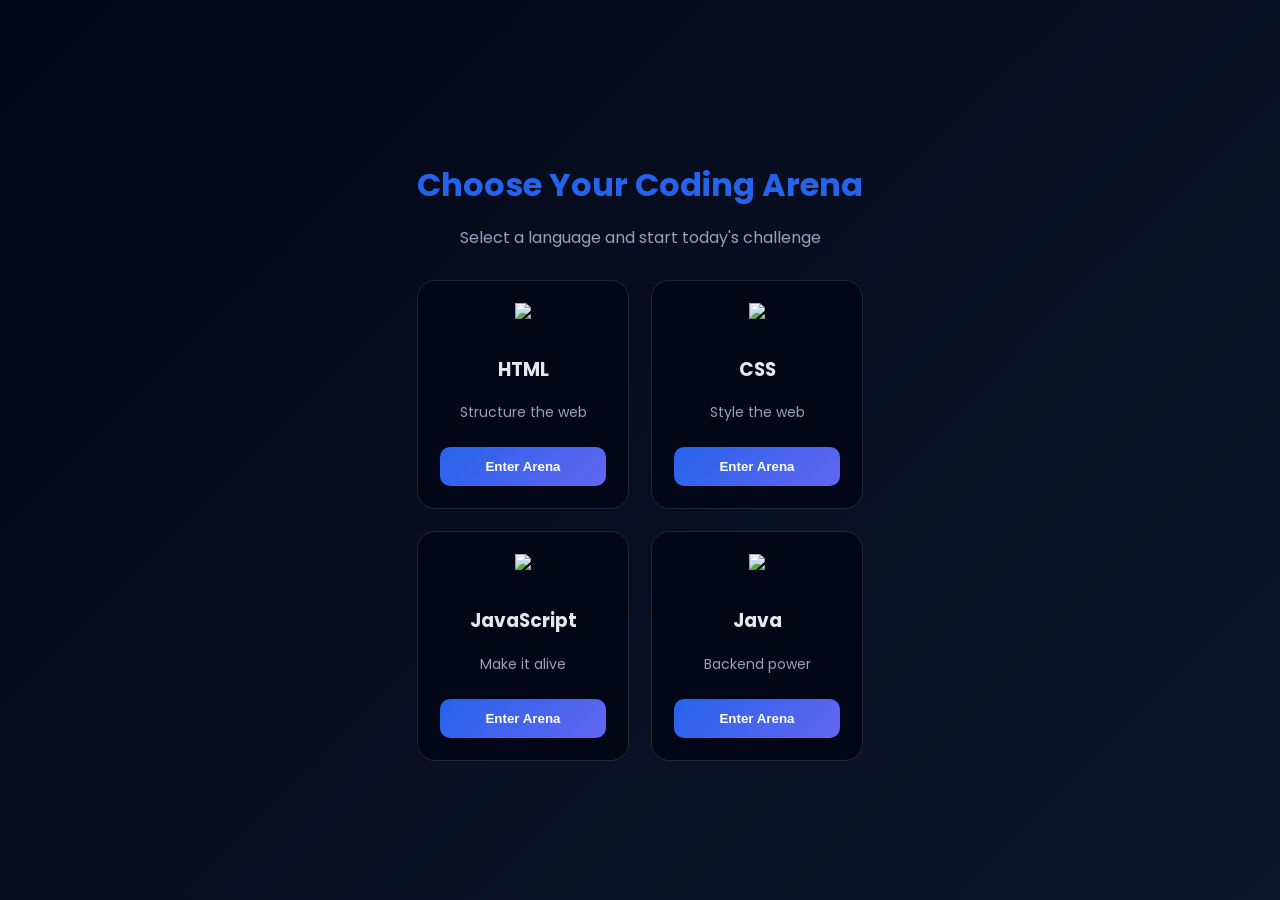
==== index.html @ 98020861 "Initial commit - logic lab project" ====
<!DOCTYPE html>
<html lang="en">
<head>
<meta charset="UTF-8">
<title>CodeArena Dashboard</title>
<link rel="stylesheet" href="style.css">
<link href="https://fonts.googleapis.com/css2?family=Poppins:wght@400;600&display=swap" rel="stylesheet">
</head>
<body>

<div class="dashboard">

<h1 class="dash-title">Choose Your Coding Arena</h1>
<p class="dash-sub">Select a language and start today's challenge</p>

<div class="lang-grid">

<div class="lang-card">
<img src="https://cdn-icons-png.flaticon.com/512/732/732212.png">
<h3>HTML</h3>
<p>Structure the web</p>
<button onclick="window.location.href='arena.html'">Enter Arena</button>
</div>

<div class="lang-card">
<img src="https://cdn-icons-png.flaticon.com/512/732/732190.png">
<h3>CSS</h3>
<p>Style the web</p>
<button onclick="window.location.href='arena.html'">Enter Arena</button>
</div>

<div class="lang-card">
<img src="https://cdn-icons-png.flaticon.com/512/5968/5968292.png">
<h3>JavaScript</h3>
<p>Make it alive</p>
<button onclick="window.location.href='arena.html'">Enter Arena</button>
</div>

<div class="lang-card">
<img src="https://cdn-icons-png.flaticon.com/512/226/226777.png">
<h3>Java</h3>
<p>Backend power</p>
<button onclick="window.location.href='arena.html'">Enter Arena</button>
</div>

</div>

</div>
</body>
</html>
---- style.css ----
:root{
    --primary:#2563eb;      
    --secondary:#0f172a;    
    --accent:#6366f1;       
    --bg-dark:#020617;      
    --card:#020617;
    --text:#e5e7eb;
}

/* ===== BODY ===== */
body{
    margin:0;
    font-family:'Poppins',sans-serif;
    background:linear-gradient(135deg,#020617,#0f172a);
    display:flex;
    justify-content:center;
    align-items:center;
    min-height:100vh;
    color:var(--text);
}

/* ===== LOGIN / SIGNUP ===== */
.auth-container{
    width:360px;
}

.form-box{
    background:var(--card);
    border:1px solid #1e293b;
    border-radius:16px;
    padding:32px;
    text-align:center;
    box-shadow:0 18px 45px rgba(0,0,0,.8);
}

.form-box.hidden{
    display:none;
}

h2{
    color:var(--primary);
    margin-bottom:10px;
}

input{
    width:100%;
    margin:12px 0;
    padding:12px;
    background:var(--card);
    border:1px solid #1e293b;
    border-radius:10px;
    color:var(--text);
}

button{
    width:100%;
    margin-top:10px;
    padding:12px;
    background:linear-gradient(135deg,var(--primary),var(--accent));
    color:white;
    border:none;
    border-radius:10px;
    font-weight:600;
    cursor:pointer;
}

button:hover{
    opacity:.9;
}

.toggle{
    margin-top:15px;
    color:#94a3b8;
}

.toggle span{
    color:var(--primary);
    cursor:pointer;
    font-weight:600;
}

/* ===== DASHBOARD ===== */
.dashboard{
    text-align:center;
}

.dash-title{
    color:var(--primary);
    margin-bottom:5px;
}

.dash-sub{
    color:#94a3b8;
    margin-bottom:30px;
}

.lang-grid{
    display:grid;
    grid-template-columns:repeat(auto-fit,minmax(160px,1fr));
    gap:22px;
}

.lang-card{
    background:var(--card);
    border:1px solid #1e293b;
    border-radius:18px;
    padding:22px;
    transition:.3s;
}

.lang-card:hover{
    transform:translateY(-8px);
    box-shadow:0 18px 40px rgba(0,0,0,.7);
}

.lang-card img{
    width:60px;
    margin-bottom:10px;
}

.lang-card h3{
    color:var(--text);
}

.lang-card p{
    color:#94a3b8;
    font-size:14px;
}

/* ===== ARENA ===== */
.arena{
 width:380px;
 text-align:center;
}

.challenge-card{
 background:var(--card);
 border:1px solid #1e293b;
 border-radius:16px;
 padding:22px;
 margin-bottom:20px;
}

.arena-controls button{
 width:32%;
 margin:5px 2px;
}

.explain-box{
 margin-top:20px;
 background:var(--card);
 border:1px solid #1e293b;
 padding:18px;
 border-radius:14px;
 color:#94a3b8;
 text-align:left;
}
.hero{
  background: linear-gradient(135deg,#2563eb,#6366f1);
  padding:30px;
  border-radius:16px;
  color:white;
  text-align:center;
  margin-bottom:30px;
}

.hero h1{
  font-size:32px;
  margin-bottom:10px;
}

.hero p{
  font-size:16px;
  line-height:1.6;
}

.tips{
  background:#020617;
  border:1px solid #1e293b;
  padding:20px;
  border-radius:14px;
  margin-bottom:30px;
}

.tips h2{
  color:#2563eb;
  margin-bottom:10px;
}

.tips ul{
  list-style: disc;
  padding-left:20px;
}

.tips li{
  margin-bottom:6px;
  color:#e5e7eb;
}

.lang-selection h2{
  color:#2563eb;
  margin-bottom:15px;
}
#codeArea{
    width: 90%;
    min-height: 300px;       /* Bigger area for code */
    max-height: 500px;       /* Limit to avoid overflow */
    background:#020617;
    border:1px solid #1e293b;
    border-radius:10px;
    padding:12px;
    color:var(--text);
    font-family: 'Fira Code', monospace;  /* Nice monospace font */
    font-size:15px;
    resize: vertical;        /* User can resize vertically */
    overflow-y: auto;        /* Scroll if content is large */
}
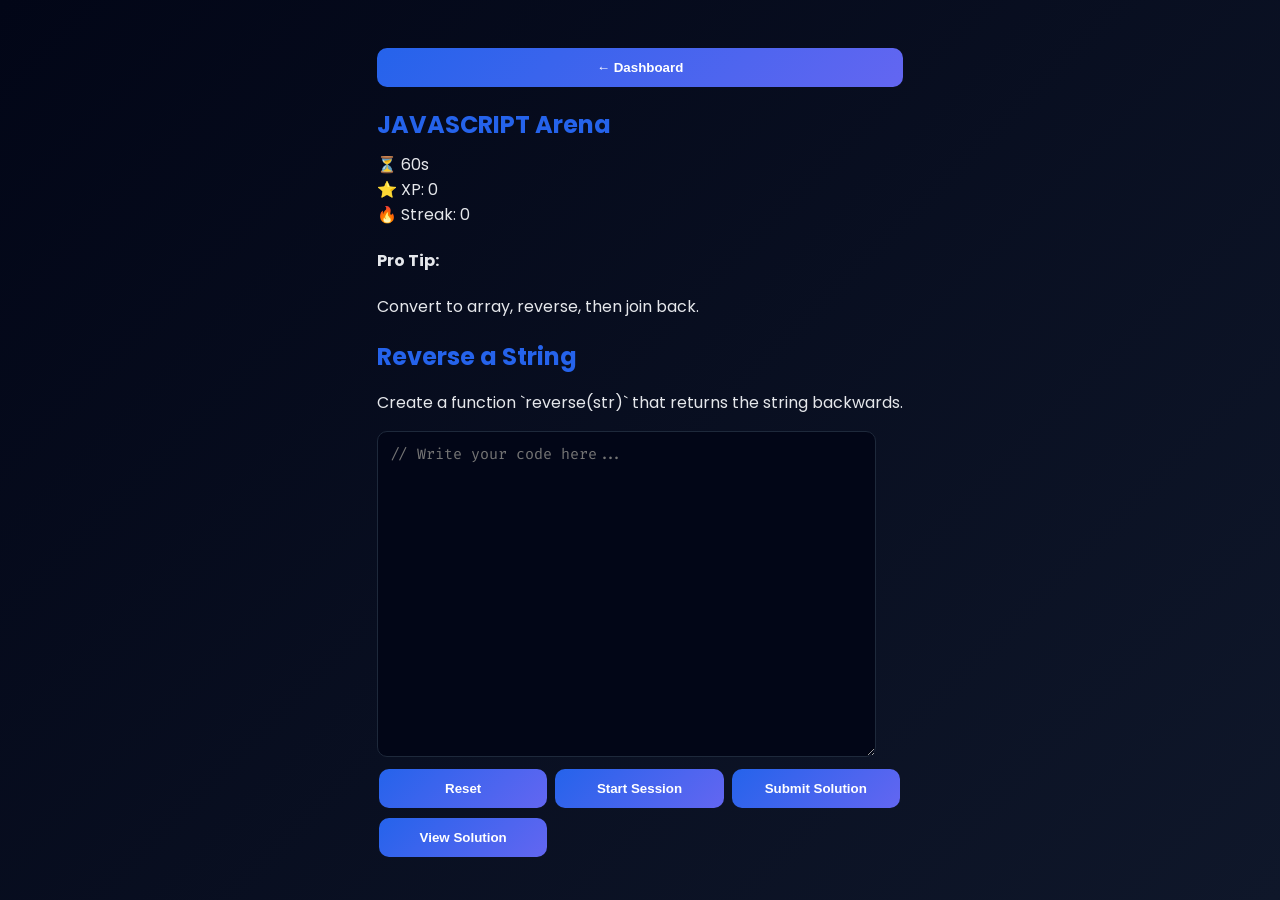
==== commit e9df945c: "Updated index.html" ====
--- a/index.html
+++ b/index.html
@@ -1,50 +1,149 @@
 <!DOCTYPE html>
 <html lang="en">
 <head>
-<meta charset="UTF-8">
-<title>CodeArena Dashboard</title>
-<link rel="stylesheet" href="style.css">
-<link href="https://fonts.googleapis.com/css2?family=Poppins:wght@400;600&display=swap" rel="stylesheet">
+    <meta charset="UTF-8">
+    <title>CodeArena – Live Challenge</title>
+    <link rel="stylesheet" href="style.css">
+    <link href="https://fonts.googleapis.com/css2?family=Fira+Code&family=Poppins:wght@400;600&display=swap" rel="stylesheet">
 </head>
 <body>
 
-<div class="dashboard">
+<div class="arena-container">
+    <div class="sidebar">
+        <button onclick="window.location.href='dashboard.html'" class="back-btn">← Dashboard</button>
+        <h2 id="langTitle">JavaScript Arena</h2>
+        <div class="arena-info">
+            <div class="stat-card">⏳ <span id="timer">60</span>s</div>
+            <div class="stat-card">⭐ XP: <span id="xp">0</span></div>
+            <div class="stat-card">🔥 Streak: <span id="streak">0</span></div>
+        </div>
+        <div class="tips-box">
+            <h4>Pro Tip:</h4>
+            <p id="challengeHint">Use .split() to start!</p>
+        </div>
+    </div>
 
-<h1 class="dash-title">Choose Your Coding Arena</h1>
-<p class="dash-sub">Select a language and start today's challenge</p>
+    <div class="main-editor">
+        <div class="challenge-header">
+            <h2 id="qTitle">Reverse a String</h2>
+            <p id="qDesc">Write a function that reverses the input string.</p>
+        </div>
 
-<div class="lang-grid">
+        <div class="editor-wrapper">
+            <textarea id="codeArea" spellcheck="false" placeholder="// Write your code here..."></textarea>
+            <div id="lintBox"></div>
+        </div>
 
-<div class="lang-card">
-<img src="https://cdn-icons-png.flaticon.com/512/732/732212.png">
-<h3>HTML</h3>
-<p>Structure the web</p>
-<button onclick="window.location.href='arena.html'">Enter Arena</button>
+        <div class="arena-controls">
+            <button class="btn-secondary" onclick="resetTimer()">Reset</button>
+            <button class="btn-primary" id="startBtn" onclick="startTimer()">Start Session</button>
+            <button class="btn-success" onclick="submitCode()">Submit Solution</button>
+            <button class="btn-ghost" onclick="showSolution()">View Solution</button>
+        </div>
+        
+        <div id="explainBox" class="hidden"></div>
+    </div>
 </div>
 
-<div class="lang-card">
-<img src="https://cdn-icons-png.flaticon.com/512/732/732190.png">
-<h3>CSS</h3>
-<p>Style the web</p>
-<button onclick="window.location.href='arena.html'">Enter Arena</button>
-</div>
+<script>
+// --- Challenge Database ---
+const challenges = {
+    javascript: {
+        title: "Reverse a String",
+        desc: "Create a function `reverse(str)` that returns the string backwards.",
+        hint: "Convert to array, reverse, then join back.",
+        solution: "function reverse(str) {\n  return str.split('').reverse().join('');\n}",
+        test: (code) => code.includes("split") && code.includes("reverse") && code.includes("join")
+    },
+    html: {
+        title: "Create a Link",
+        desc: "Create an anchor tag that points to 'google.com'.",
+        hint: "Use the <a> tag with an href attribute.",
+        solution: '<a href="https://google.com">Google</a>',
+        test: (code) => code.includes("href") && code.includes("<a")
+    },
+    css: {
+        title: "Center a Div",
+        desc: "Use Flexbox to center a div inside a container.",
+        hint: "justify-content and align-items are your friends.",
+        solution: "display: flex;\njustify-content: center;\nalign-items: center;",
+        test: (code) => code.includes("flex") && code.includes("center")
+    }
+};
 
-<div class="lang-card">
-<img src="https://cdn-icons-png.flaticon.com/512/5968/5968292.png">
-<h3>JavaScript</h3>
-<p>Make it alive</p>
-<button onclick="window.location.href='arena.html'">Enter Arena</button>
-</div>
+// --- State Management ---
+let urlParams = new URLSearchParams(window.location.search);
+let currentLang = urlParams.get('lang') || 'javascript';
+let challenge = challenges[currentLang] || challenges.javascript;
 
-<div class="lang-card">
-<img src="https://cdn-icons-png.flaticon.com/512/226/226777.png">
-<h3>Java</h3>
-<p>Backend power</p>
-<button onclick="window.location.href='arena.html'">Enter Arena</button>
-</div>
+let remainingTime = 60;
+let timer = null;
+let xp = parseInt(localStorage.getItem("xp")) || 0;
+let streak = parseInt(localStorage.getItem("streak")) || 0;
 
-</div>
+// --- Initialization ---
+document.addEventListener('DOMContentLoaded', () => {
+    document.getElementById("langTitle").innerText = currentLang.toUpperCase() + " Arena";
+    document.getElementById("qTitle").innerText = challenge.title;
+    document.getElementById("qDesc").innerText = challenge.desc;
+    document.getElementById("challengeHint").innerText = challenge.hint;
+    updateStats();
+});
 
-</div>
+function updateStats() {
+    document.getElementById("xp").innerText = xp;
+    document.getElementById("streak").innerText = streak;
+    document.getElementById("timer").innerText = remainingTime;
+}
+
+// --- Timer Logic ---
+function startTimer() {
+    if (timer) return;
+    document.getElementById("startBtn").disabled = true;
+    timer = setInterval(() => {
+        if (remainingTime > 0) {
+            remainingTime--;
+            updateStats();
+        } else {
+            clearInterval(timer);
+            alert("Time's up! Try again.");
+            resetTimer();
+        }
+    }, 1000);
+}
+
+function resetTimer() {
+    clearInterval(timer);
+    timer = null;
+    remainingTime = 60;
+    document.getElementById("startBtn").disabled = false;
+    updateStats();
+}
+
+// --- Submission Logic ---
+function submitCode() {
+    let code = document.getElementById("codeArea").value;
+    const box = document.getElementById("explainBox");
+    box.classList.remove("hidden");
+
+    if (challenge.test(code)) {
+        xp += 20;
+        streak++;
+        box.innerHTML = `<div class="success-msg">🎉 Correct! +20 XP earned.</div>`;
+        clearInterval(timer);
+    } else {
+        streak = 0;
+        box.innerHTML = `<div class="error-msg">❌ Not quite. Check the hint and try again!</div>`;
+    }
+
+    localStorage.setItem("xp", xp);
+    localStorage.setItem("streak", streak);
+    updateStats();
+}
+
+function showSolution() {
+    document.getElementById("codeArea").value = challenge.solution;
+}
+</script>
 </body>
-</html>
+</html>
